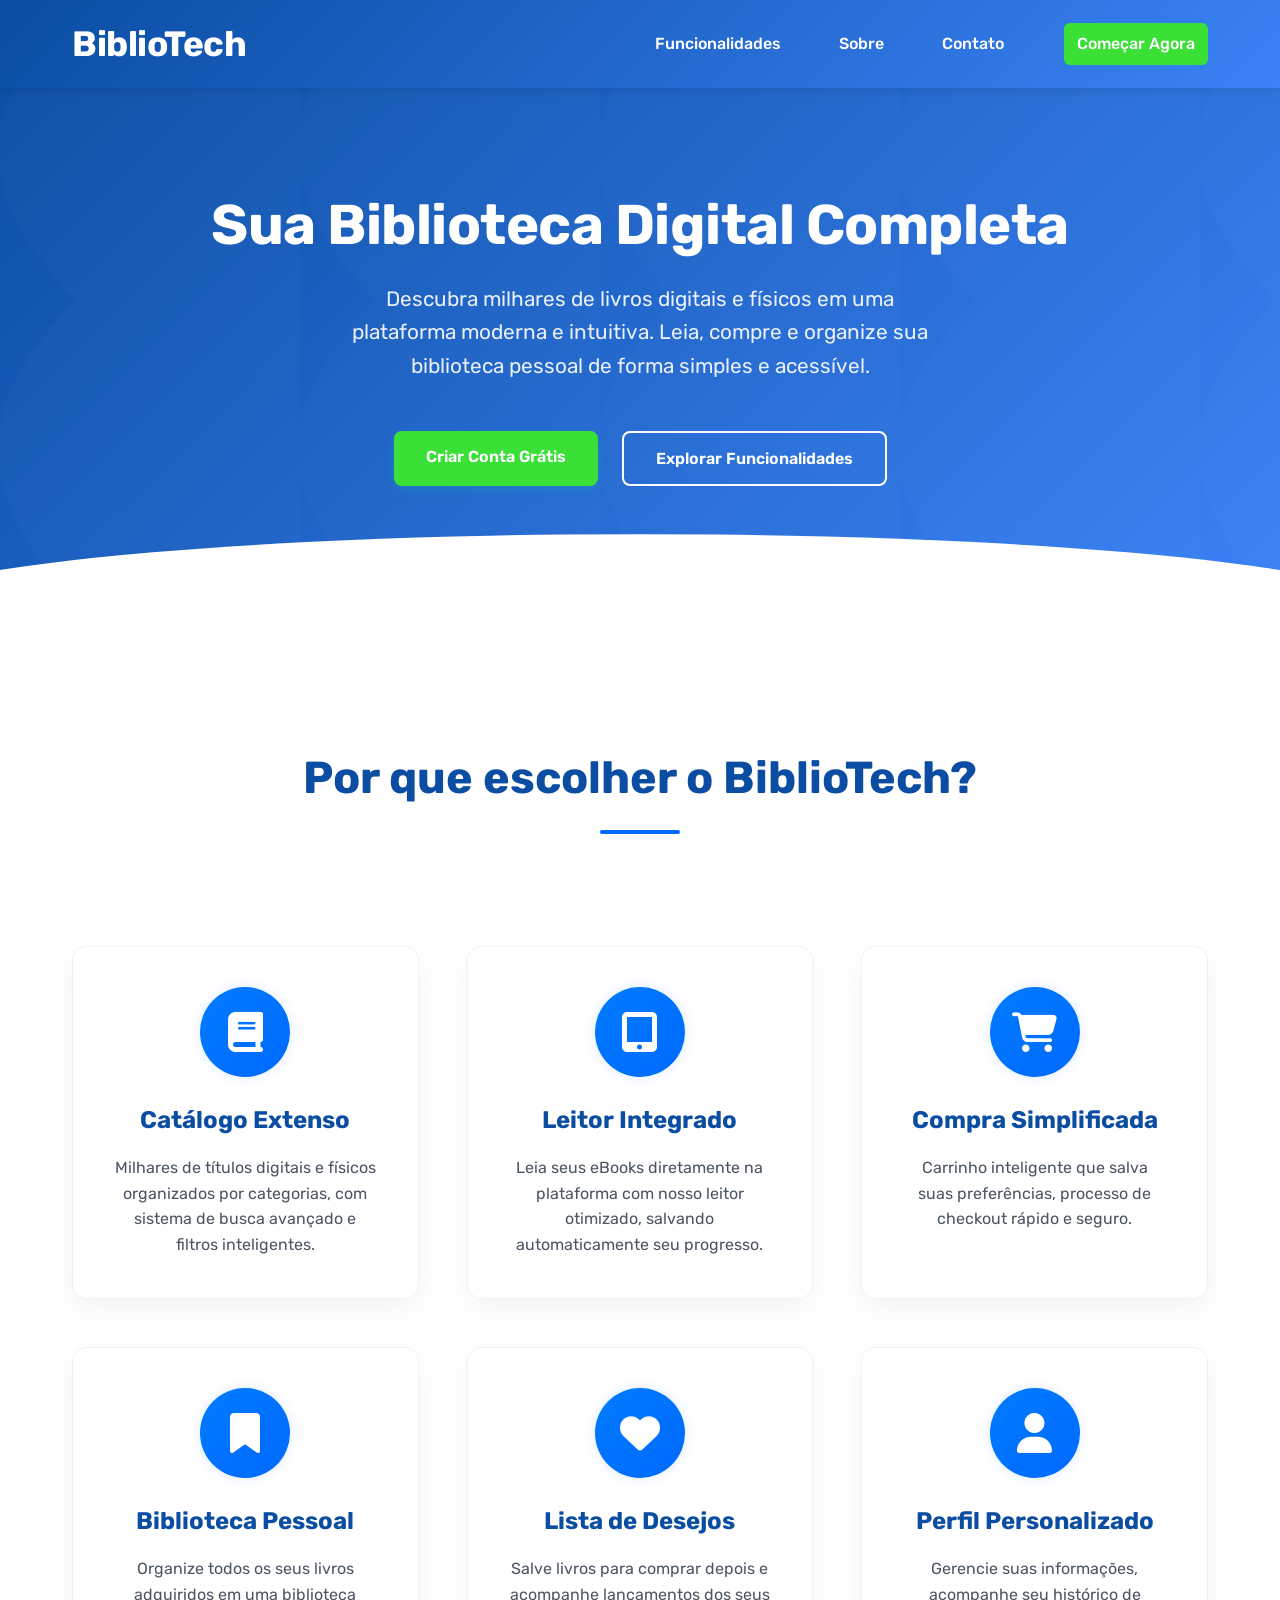
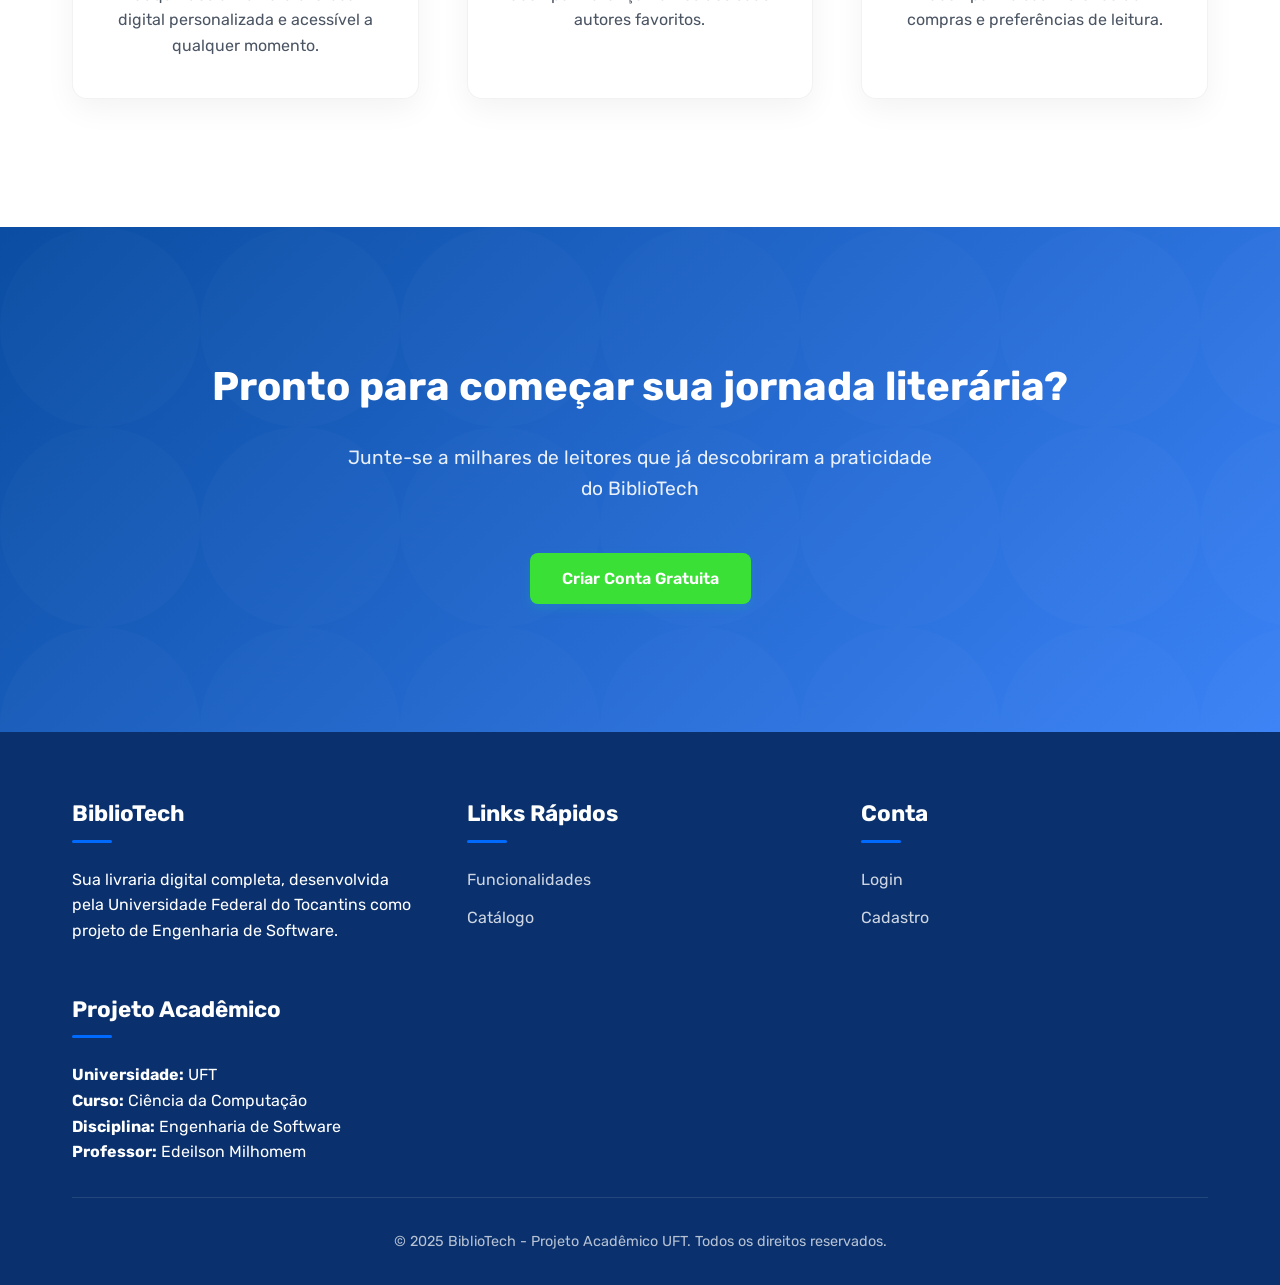
==== index.html @ 857dcb4f "fix: landing page" ====
<!DOCTYPE html>
<html lang="pt-br">
  <head>
    <meta charset="UTF-8" />
    <meta name="viewport" content="width=device-width, initial-scale=1.0" />
    <title>BiblioTech - Sua Livraria Digital</title>
    <link
      href="https://fonts.googleapis.com/css2?family=Rubik:wght@300;400;500;600;700&display=swap"
      rel="stylesheet"
    />
    <link
      rel="stylesheet"
      href="https://cdnjs.cloudflare.com/ajax/libs/font-awesome/6.1.1/css/all.min.css"
    />
    <link rel="stylesheet" href="style.css" />
  </head>
  <body>
    <!-- Header -->
    <header class="header">
      <nav class="nav container">
        <a href="home.html" class="logo">BiblioTech</a>
        <ul class="nav-links">
          <li><a href="#funcionalidades">Funcionalidades</a></li>
          <li><a href="#sobre">Sobre</a></li>
          <li><a href="#contato">Contato</a></li>
          <li><a href="home.html" class="btn-primary">Começar Agora</a></li>
        </ul>
      </nav>
    </header>

    <!-- Hero Section -->
    <section class="hero">
      <div class="container">
        <div class="hero-content">
          <h1>Sua Biblioteca Digital Completa</h1>
          <p>
            Descubra milhares de livros digitais e físicos em uma plataforma
            moderna e intuitiva. Leia, compre e organize sua biblioteca pessoal
            de forma simples e acessível.
          </p>
          <div class="hero-buttons">
            <a
              href="cadastro-usuario.html"
              class="btn-primary"
              onclick="handleCadastro(this)"
              >Criar Conta Grátis</a
            >
            <a href="#funcionalidades" class="btn-secondary"
              >Explorar Funcionalidades</a
            >
          </div>
        </div>
      </div>
    </section>

    <!-- Features Section -->
    <section class="features" id="funcionalidades">
      <div class="container">
        <h2>Por que escolher o BiblioTech?</h2>
        <div class="features-grid">
          <div class="feature-card">
            <div class="feature-icon">
              <i class="fas fa-book"></i>
            </div>
            <h3>Catálogo Extenso</h3>
            <p>
              Milhares de títulos digitais e físicos organizados por categorias,
              com sistema de busca avançado e filtros inteligentes.
            </p>
          </div>
          <div class="feature-card">
            <div class="feature-icon">
              <i class="fas fa-tablet-alt"></i>
            </div>
            <h3>Leitor Integrado</h3>
            <p>
              Leia seus eBooks diretamente na plataforma com nosso leitor
              otimizado, salvando automaticamente seu progresso.
            </p>
          </div>
          <div class="feature-card">
            <div class="feature-icon">
              <i class="fas fa-shopping-cart"></i>
            </div>
            <h3>Compra Simplificada</h3>
            <p>
              Carrinho inteligente que salva suas preferências, processo de
              checkout rápido e seguro.
            </p>
          </div>
          <div class="feature-card">
            <div class="feature-icon">
              <i class="fas fa-bookmark"></i>
            </div>
            <h3>Biblioteca Pessoal</h3>
            <p>
              Organize todos os seus livros adquiridos em uma biblioteca digital
              personalizada e acessível a qualquer momento.
            </p>
          </div>
          <div class="feature-card">
            <div class="feature-icon">
              <i class="fas fa-heart"></i>
            </div>
            <h3>Lista de Desejos</h3>
            <p>
              Salve livros para comprar depois e acompanhe lançamentos dos seus
              autores favoritos.
            </p>
          </div>
          <div class="feature-card">
            <div class="feature-icon">
              <i class="fas fa-user"></i>
            </div>
            <h3>Perfil Personalizado</h3>
            <p>
              Gerencie suas informações, acompanhe seu histórico de compras e
              preferências de leitura.
            </p>
          </div>
        </div>
      </div>
    </section>

    <!-- CTA Section -->
    <section class="cta">
      <div class="container">
        <h2>Pronto para começar sua jornada literária?</h2>
        <p>
          Junte-se a milhares de leitores que já descobriram a praticidade do
          BiblioTech
        </p>
        <a
          href="cadastro-usuario.html"
          class="btn-primary"
          onclick="handleCadastro(this)"
          >Criar Conta Gratuita</a
        >
      </div>
    </section>

    <!-- Footer -->
    <footer class="footer" id="contato">
      <div class="container">
        <div class="footer-content">
          <div class="footer-section">
            <h3>BiblioTech</h3>
            <p>
              Sua livraria digital completa, desenvolvida pela Universidade
              Federal do Tocantins como projeto de Engenharia de Software.
            </p>
          </div>
          <div class="footer-section">
            <h3>Links Rápidos</h3>
            <ul>
              <li><a href="#funcionalidades">Funcionalidades</a></li>
              <li><a href="home.html">Catálogo</a></li>
            </ul>
          </div>
          <div class="footer-section">
            <h3>Conta</h3>
            <ul>
              <li><a href="login.html">Login</a></li>
              <li><a href="cadastro-usuario.html">Cadastro</a></li>
            </ul>
          </div>
          <div class="footer-section" id="sobre">
            <h3>Projeto Acadêmico</h3>
            <p><strong>Universidade:</strong> UFT</p>
            <p><strong>Curso:</strong> Ciência da Computação</p>
            <p><strong>Disciplina:</strong> Engenharia de Software</p>
            <p><strong>Professor:</strong> Edeilson Milhomem</p>
          </div>
        </div>
        <div class="footer-bottom">
          <p>
            &copy; 2025 BiblioTech - Projeto Acadêmico UFT. Todos os direitos
            reservados.
          </p>
        </div>
      </div>
    </footer>

    <script src="script.js"></script>
  </body>
</html>
---- style.css ----
/* Biblioteca Digital - Landing Page Styles */

/* Variáveis de Cores - Paleta Azul */
:root {
    --primary: #0a4da2;           /* Azul escuro */
    --primary-light: #3b82f6;     /* Azul médio */
    --primary-dark: #0a316d;      /* Azul muito escuro */
    --secondary: #006aff;         /* Azul claro */
    --secondary-light: #007bff;   /* Azul muito claro */
    --secondary-dark: #0077b6;    /* Azul médio escuro */
    --accent: #3be036;            /* Azul esverdeado */
    --accent-light: #22d3ee;      /* Azul esverdeado claro */
    --accent-dark: #0e7490;       /* Azul esverdeado escuro */
    --background: #f3f4f6;        /* Cinza muito claro */
    --background-alt: #ffffff;    /* Branco */
    --text-dark: #1f2937;         /* Cinza escuro */
    --text-medium: #4b5563;       /* Cinza médio */
    --text-light: #9ca3af;        /* Cinza claro */
}

/* Estilos Base */
* {
    margin: 0;
    padding: 0;
    box-sizing: border-box;
}

body {
    font-family: 'Rubik', sans-serif;
    line-height: 1.6;
    color: var(--text-dark);
    background-color: var(--background);
}

.container {
    max-width: 1200px;
    margin: 0 auto;
    padding: 0 2rem;
}

/* Botões */
.btn-primary {
    background: var(--accent);
    color: white;
    padding: 0.8rem 2rem;
    border: none;
    border-radius: 8px;
    font-weight: 600;
    text-decoration: none;
    transition: all 0.3s ease;
    cursor: pointer;
    box-shadow: 0 4px 6px rgba(22, 163, 184, 0.1);
    display: inline-block;
}

.btn-primary:hover {
    background: var(--accent-dark);
    transform: translateY(-2px);
    box-shadow: 0 6px 12px rgba(22, 163, 184, 0.2);
}

.btn-secondary {
    background: transparent;
    color: var(--primary);
    border: 2px solid var(--primary);
    padding: 0.8rem 2rem;
    border-radius: 8px;
    font-weight: 600;
    text-decoration: none;
    transition: all 0.3s ease;
    cursor: pointer;
    display: inline-block;
}

.btn-secondary:hover {
    background: var(--primary);
    color: white;
    transform: translateY(-2px);
    box-shadow: 0 4px 8px rgba(74, 71, 163, 0.2);
}

/* Header */
.header {
    background: var(--primary);
    background: linear-gradient(135deg, var(--primary) 0%, var(--primary-light) 100%);
    color: white;
    padding: 1rem 0;
    position: fixed;
    top: 0;
    width: 100%;
    z-index: 1000;
    box-shadow: 0 2px 10px rgba(0, 0, 0, 0.1);
}

.nav {
    display: flex;
    justify-content: space-between;
    align-items: center;
}

.logo {
    font-size: 2.2rem;
    font-weight: 700;
    text-decoration: none;
    color: white;
    letter-spacing: -0.5px;
}

.nav-links {
    display: flex;
    list-style: none;
    gap: 2rem;
    align-items: center;
}

.nav-links a {
    color: white;
    text-decoration: none;
    font-weight: 500;
    transition: all 0.3s ease;
    padding: 0.5rem 0.8rem;
    border-radius: 6px;
}

.nav-links a:hover {
    background: rgba(255, 255, 255, 0.15);
}

.nav-links .btn-primary {
    margin-left: 1rem;
}

/* Hero Section */
.hero {
    background: linear-gradient(135deg, var(--primary) 0%, var(--primary-light) 100%);
    color: white;
    padding: 12rem 0 8rem;
    text-align: center;
    position: relative;
    overflow: hidden;
}

.hero::before {
    content: '';
    position: absolute;
    top: 0;
    left: 0;
    right: 0;
    bottom: 0;
    background-image: url('data:image/svg+xml;utf8,<svg width="100" height="100" viewBox="0 0 100 100" xmlns="http://www.w3.org/2000/svg"><path fill="rgba(255,255,255,0.05)" d="M25.14 0C-9.2 36.34-9.2 63.66 25.14 100c68.69 0 42.34 0 74.86 0C134.2 63.66 134.2 36.34 100 0c-32.52 0-6.17 0-74.86 0z"/></svg>');
    background-size: 300px;
    opacity: 0.3;
    z-index: 0;
}

.hero-content {
    position: relative;
    z-index: 2;
}

.hero h1 {
    font-size: 3.5rem;
    font-weight: 700;
    margin-bottom: 1.5rem;
    letter-spacing: -0.5px;
    line-height: 1.2;
}

.hero p {
    font-size: 1.3rem;
    margin-bottom: 3rem;
    opacity: 0.9;
    max-width: 600px;
    margin-left: auto;
    margin-right: auto;
}

.hero-buttons {
    display: flex;
    gap: 1.5rem;
    justify-content: center;
    flex-wrap: wrap;
}

.hero-buttons .btn-primary {
    background: var(--accent);
    box-shadow: 0 4px 10px rgba(22, 163, 184, 0.3);
}

.hero-buttons .btn-primary:hover {
    background: var(--accent-dark);
    box-shadow: 0 6px 14px rgba(22, 163, 184, 0.4);
}

.hero-buttons .btn-secondary {
    border-color: white;
    color: white;
}

.hero-buttons .btn-secondary:hover {
    background: rgba(255, 255, 255, 0.2);
    color: white;
}

/* Features Section */
.features {
    padding: 8rem 0;
    background: var(--background-alt);
    position: relative;
}

.features::before {
    content: '';
    position: absolute;
    top: -80px;
    left: 0;
    width: 100%;
    height: 80px;
    background: var(--background-alt);
    clip-path: ellipse(60% 80px at 50% 80px);
}

.features h2 {
    text-align: center;
    font-size: 2.8rem;
    margin-bottom: 3rem;
    color: var(--primary);
    position: relative;
    display: inline-block;
    left: 50%;
    transform: translateX(-50%);
}

.features h2::after {
    content: '';
    display: block;
    width: 80px;
    height: 4px;
    background: var(--secondary);
    margin: 1rem auto 0;
    border-radius: 2px;
}

.features-grid {
    display: grid;
    grid-template-columns: repeat(auto-fit, minmax(300px, 1fr));
    gap: 3rem;
    margin-top: 4rem;
}

.feature-card {
    text-align: center;
    padding: 2.5rem;
    border-radius: 15px;
    background: white;
    box-shadow: 0 10px 30px rgba(0, 0, 0, 0.05);
    transition: all 0.3s ease;
    border: 1px solid rgba(0, 0, 0, 0.05);
    opacity: 0;
    transform: translateY(30px);
}

.feature-card.animate {
    opacity: 1;
    transform: translateY(0);
}

.feature-card:hover {
    transform: translateY(-10px);
    box-shadow: 0 15px 35px rgba(0, 0, 0, 0.1);
    border-color: rgba(0, 160, 240, 0.2);
}

.feature-card:nth-child(1) { transition-delay: 0.1s; }
.feature-card:nth-child(2) { transition-delay: 0.2s; }
.feature-card:nth-child(3) { transition-delay: 0.3s; }
.feature-card:nth-child(4) { transition-delay: 0.4s; }
.feature-card:nth-child(5) { transition-delay: 0.5s; }
.feature-card:nth-child(6) { transition-delay: 0.6s; }

.feature-icon {
    width: 90px;
    height: 90px;
    background: linear-gradient(135deg, var(--secondary-light), var(--secondary));
    border-radius: 50%;
    display: flex;
    align-items: center;
    justify-content: center;
    margin: 0 auto 1.5rem;
    font-size: 2.5rem;
    position: relative;
    z-index: 1;
    color: white;
}

.feature-icon::after {
    content: '';
    position: absolute;
    width: 100%;
    height: 100%;
    background: inherit;
    border-radius: 50%;
    z-index: -1;
    opacity: 0.4;
    filter: blur(10px);
    transform: scale(0.85);
}

.feature-card h3 {
    font-size: 1.5rem;
    margin-bottom: 1rem;
    color: var(--primary);
}

.feature-card p {
    color: var(--text-medium);
    line-height: 1.6;
}

/* CTA Section */
.cta {
    background: linear-gradient(135deg, var(--primary) 0%, var(--primary-light) 100%);    color: white;
    padding: 8rem 0;
    text-align: center;
    position: relative;
    overflow: hidden;
}

.cta::before {
    content: '';
    position: absolute;
    top: 0;
    left: 0;
    width: 100%;
    height: 100%;
    background-image: url('data:image/svg+xml;utf8,<svg width="200" height="200" viewBox="0 0 100 100" xmlns="http://www.w3.org/2000/svg"><path fill="rgba(255,255,255,0.05)" d="M0 50 A50 50 0 0 1 100 50 A50 50 0 0 1 0 50 Z"/></svg>');
    background-size: 200px;
    opacity: 0.3;
}

.cta h2 {
    font-size: 2.5rem;
    margin-bottom: 1.5rem;
    position: relative;
}

.cta p {
    font-size: 1.2rem;
    margin-bottom: 3rem;
    opacity: 0.9;
    max-width: 600px;
    margin-left: auto;
    margin-right: auto;
    position: relative;
}

.cta .btn-primary {
    background: var(--accent);
    box-shadow: 0 4px 10px rgba(22, 163, 184, 0.3);
    position: relative;
}

.cta .btn-primary:hover {
    background: var(--accent-dark);
    box-shadow: 0 6px 14px rgba(22, 163, 184, 0.4);
}

/* Footer */
.footer {
    background: var(--primary-dark);
    color: white;
    padding: 4rem 0 2rem;
}

.footer-content {
    display: grid;
    grid-template-columns: repeat(auto-fit, minmax(250px, 1fr));
    gap: 3rem;
    margin-bottom: 2rem;
}

.footer-section h3 {
    margin-bottom: 1.5rem;
    color: white;
    font-size: 1.4rem;
    position: relative;
    display: inline-block;
}

.footer-section h3::after {
    content: '';
    display: block;
    width: 40px;
    height: 3px;
    background: var(--secondary);
    margin-top: 0.5rem;
    border-radius: 1.5px;
}

.footer-section ul {
    list-style: none;
}

.footer-section ul li {
    margin-bottom: 0.8rem;
}

.footer-section a {
    color: rgba(255, 255, 255, 0.8);
    text-decoration: none;
    transition: all 0.3s ease;
    display: inline-block;
}

.footer-section a:hover {
    color: white;
    transform: translateX(5px);
}

.footer-bottom {
    text-align: center;
    padding-top: 2rem;
    border-top: 1px solid rgba(255, 255, 255, 0.1);
    color: rgba(255, 255, 255, 0.7);
    font-size: 0.9rem;
}

/* Loading Animation */
.loading-animation {
    display: inline-block;
    width: 20px;
    height: 20px;
    border: 3px solid rgba(255, 255, 255, 0.3);
    border-radius: 50%;
    border-top-color: white;
    animation: spin 1s infinite linear;
}

@keyframes spin {
    to {
        transform: rotate(360deg);
    }
}

/* Mobile Responsiveness */
@media (max-width: 768px) {
    .nav-links {
        display: none;
    }

    .hero h1 {
        font-size: 2.5rem;
    }

    .hero p {
        font-size: 1.1rem;
    }

    .hero-buttons {
        flex-direction: column;
        align-items: center;
    }

    .features h2 {
        font-size: 2.2rem;
    }

    .container {
        padding: 0 1rem;
    }
    
    .feature-card {
        padding: 2rem 1.5rem;
    }
}
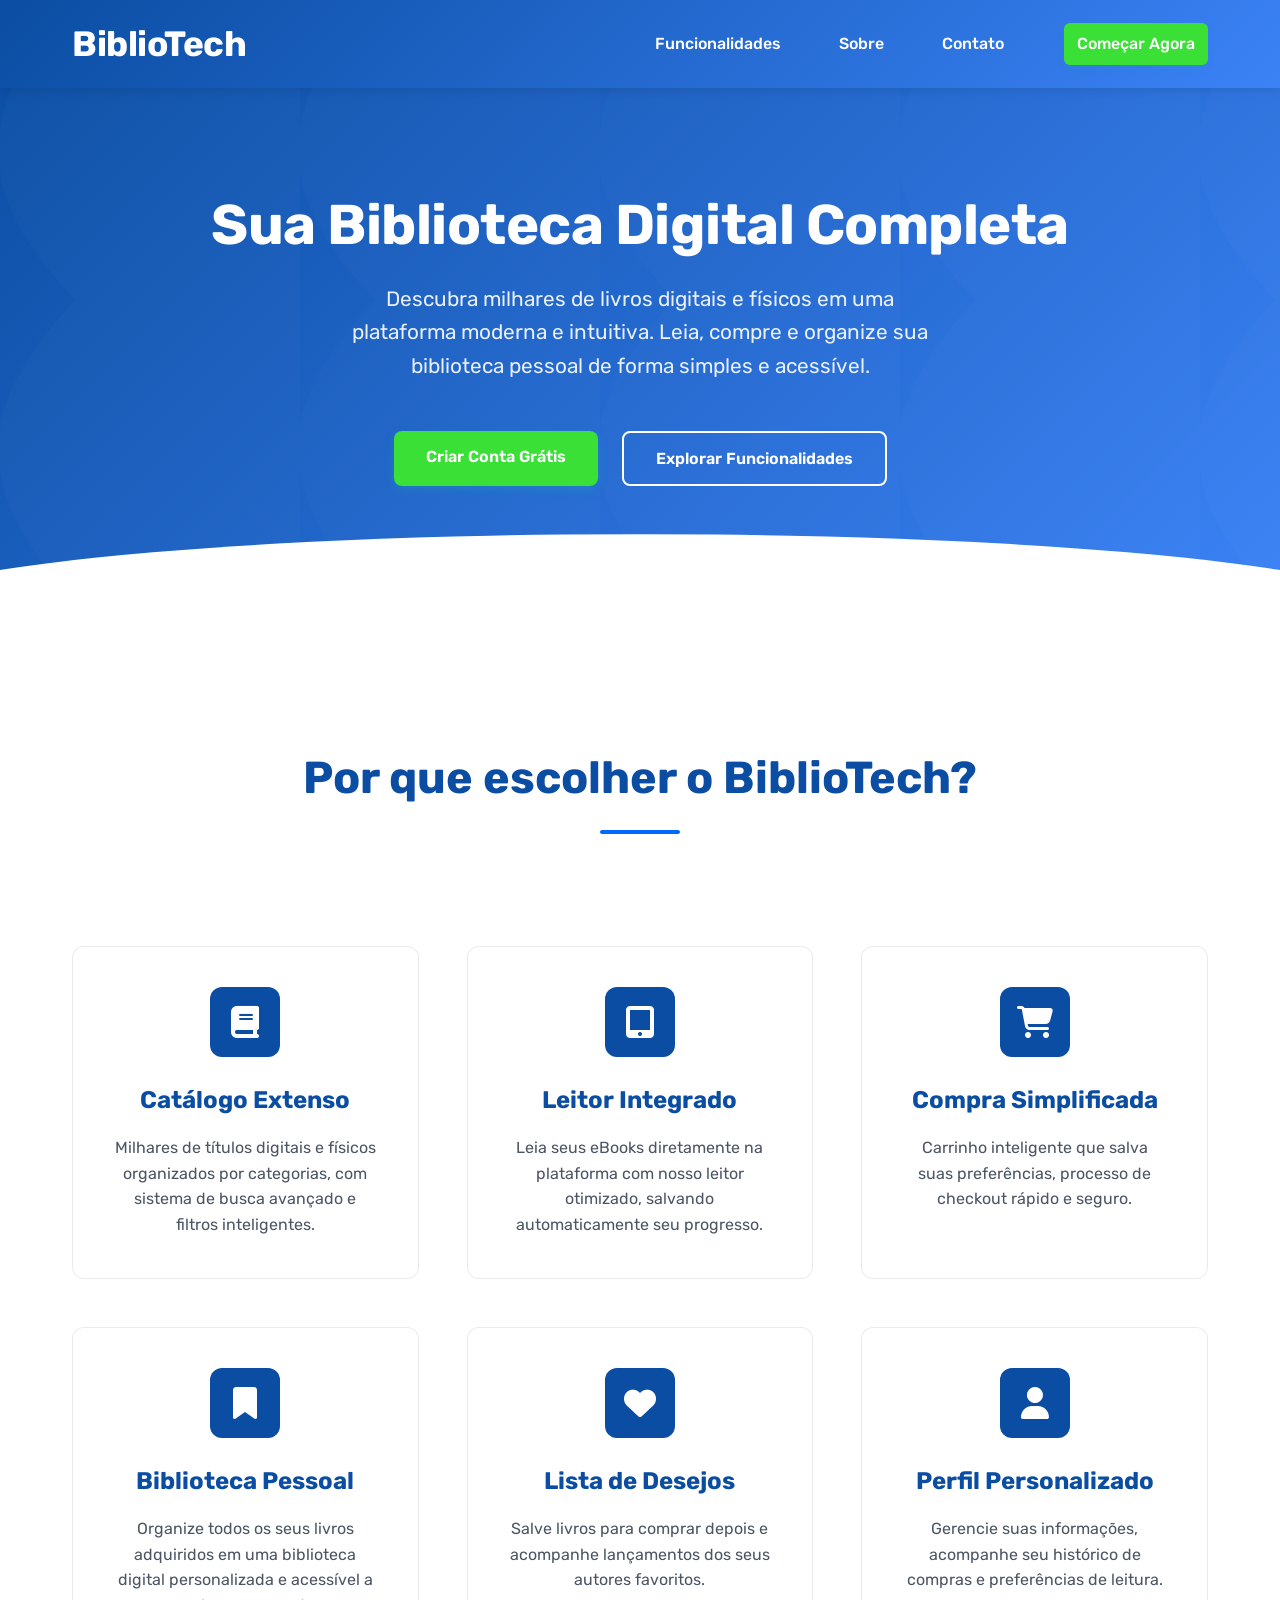
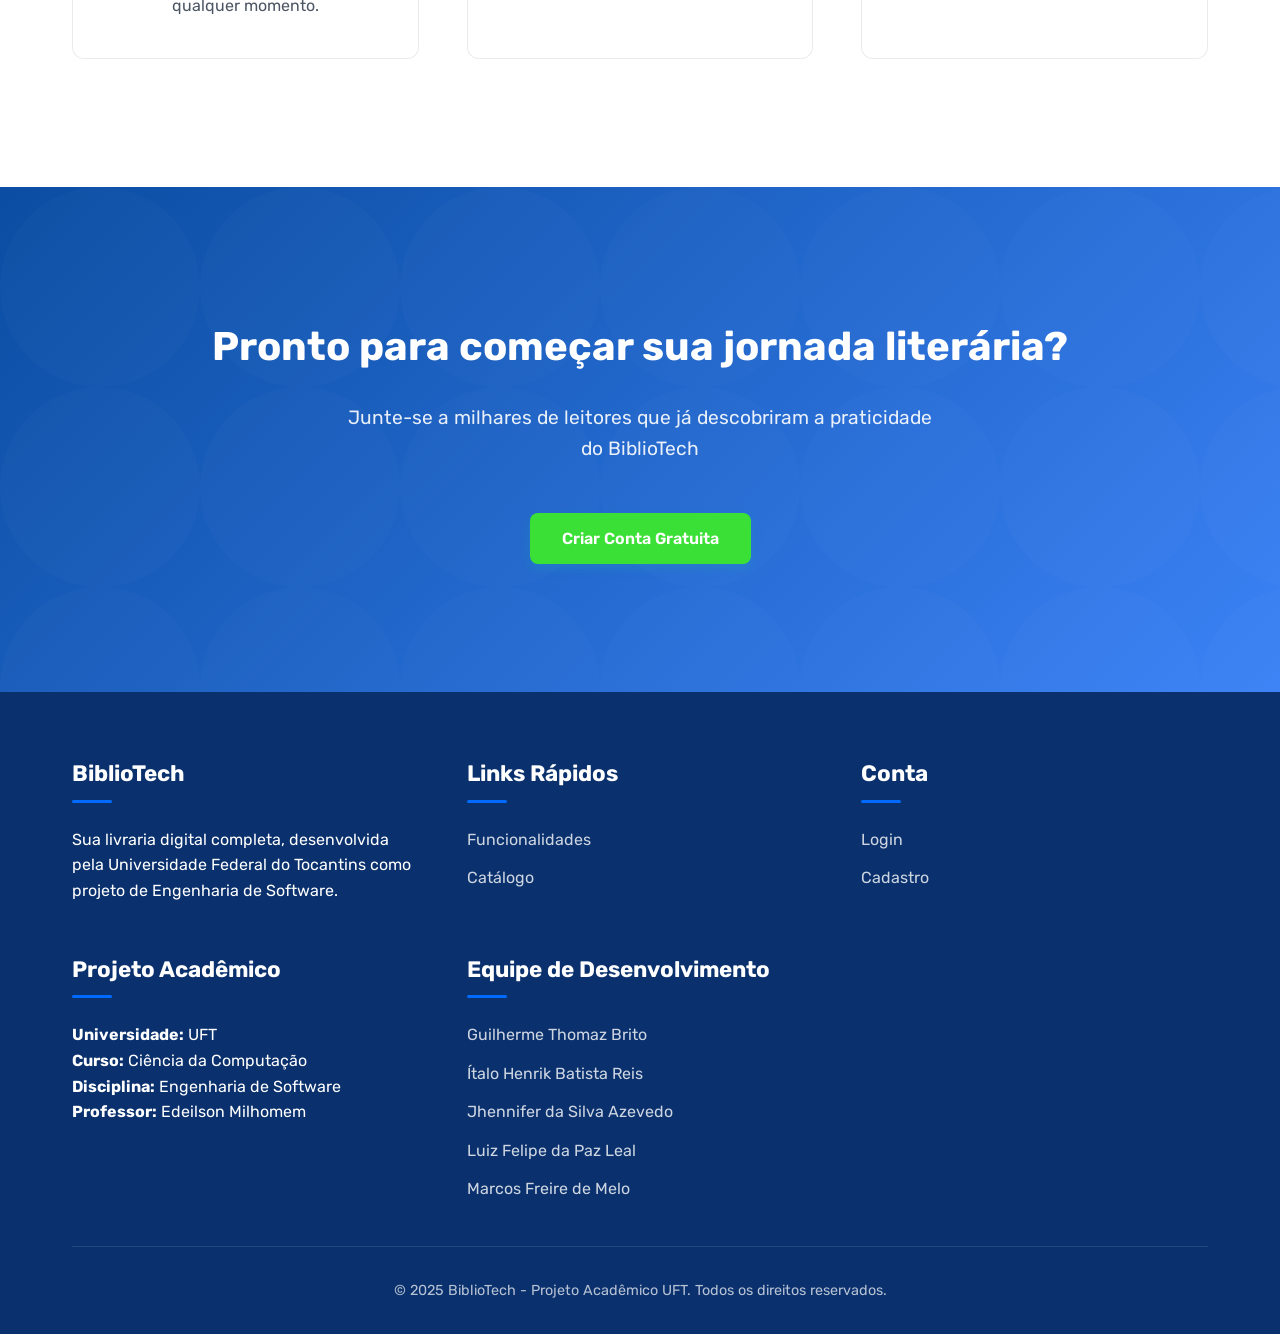
==== commit 0b29781f: "fix: arruma landing page" ====
--- a/index.html
+++ b/index.html
@@ -4,6 +4,7 @@
     <meta charset="UTF-8" />
     <meta name="viewport" content="width=device-width, initial-scale=1.0" />
     <title>BiblioTech - Sua Livraria Digital</title>
+    <link rel="icon" href="favicon.png" type="image/x-icon" />
     <link
       href="https://fonts.googleapis.com/css2?family=Rubik:wght@300;400;500;600;700&display=swap"
       rel="stylesheet"
@@ -18,12 +19,16 @@
     <!-- Header -->
     <header class="header">
       <nav class="nav container">
-        <a href="home.html" class="logo">BiblioTech</a>
+        <a href="https://biblioo.tech/home.html" class="logo">BiblioTech</a>
         <ul class="nav-links">
           <li><a href="#funcionalidades">Funcionalidades</a></li>
           <li><a href="#sobre">Sobre</a></li>
           <li><a href="#contato">Contato</a></li>
-          <li><a href="home.html" class="btn-primary">Começar Agora</a></li>
+          <li>
+            <a href="https://biblioo.tech/home.html" class="btn-primary"
+              >Começar Agora</a
+            >
+          </li>
         </ul>
       </nav>
     </header>
@@ -40,7 +45,7 @@
           </p>
           <div class="hero-buttons">
             <a
-              href="cadastro-usuario.html"
+              href="https://biblioo.tech/cadastro-usuario.html"
               class="btn-primary"
               onclick="handleCadastro(this)"
               >Criar Conta Grátis</a
@@ -131,7 +136,7 @@
           BiblioTech
         </p>
         <a
-          href="cadastro-usuario.html"
+          href="https://biblioo.tech/cadastro-usuario.html"
           class="btn-primary"
           onclick="handleCadastro(this)"
           >Criar Conta Gratuita</a
@@ -154,14 +159,18 @@
             <h3>Links Rápidos</h3>
             <ul>
               <li><a href="#funcionalidades">Funcionalidades</a></li>
-              <li><a href="home.html">Catálogo</a></li>
+              <li><a href="https://biblioo.tech/home.html">Catálogo</a></li>
             </ul>
           </div>
           <div class="footer-section">
             <h3>Conta</h3>
             <ul>
-              <li><a href="login.html">Login</a></li>
-              <li><a href="cadastro-usuario.html">Cadastro</a></li>
+              <li><a href="https://biblioo.tech/login.html">Login</a></li>
+              <li>
+                <a href="https://biblioo.tech/cadastro-usuario.html"
+                  >Cadastro</a
+                >
+              </li>
             </ul>
           </div>
           <div class="footer-section" id="sobre">
@@ -171,6 +180,35 @@
             <p><strong>Disciplina:</strong> Engenharia de Software</p>
             <p><strong>Professor:</strong> Edeilson Milhomem</p>
           </div>
+          <div class="footer-section">
+            <h3>Equipe de Desenvolvimento</h3>            <ul>
+              <li>
+                <a href="https://github.com/thomazllr" target="_blank" rel="noopener"
+                  >Guilherme Thomaz Brito</a
+                >
+              </li>
+              <li>
+                <a href="https://github.com/italohreis" target="_blank" rel="noopener"
+                  >Ítalo Henrik Batista Reis</a
+                >
+              </li>
+              <li>
+                <a href="https://github.com/jhenisushi" target="_blank" rel="noopener"
+                  >Jhennifer da Silva Azevedo</a
+                >
+              </li>
+              <li>
+                <a href="https://github.com/arkfx" target="_blank" rel="noopener"
+                  >Luiz Felipe da Paz Leal</a
+                >
+              </li>
+              <li>
+                <a href="https://github.com/MarcosFrMelo" target="_blank" rel="noopener"
+                  >Marcos Freire de Melo</a
+                >
+              </li>
+            </ul>
+          </div>
         </div>
         <div class="footer-bottom">
           <p>
--- a/style.css
+++ b/style.css
@@ -2,474 +2,453 @@
 
 /* Variáveis de Cores - Paleta Azul */
 :root {
-    --primary: #0a4da2;           /* Azul escuro */
-    --primary-light: #3b82f6;     /* Azul médio */
-    --primary-dark: #0a316d;      /* Azul muito escuro */
-    --secondary: #006aff;         /* Azul claro */
-    --secondary-light: #007bff;   /* Azul muito claro */
-    --secondary-dark: #0077b6;    /* Azul médio escuro */
-    --accent: #3be036;            /* Azul esverdeado */
-    --accent-light: #22d3ee;      /* Azul esverdeado claro */
-    --accent-dark: #0e7490;       /* Azul esverdeado escuro */
-    --background: #f3f4f6;        /* Cinza muito claro */
-    --background-alt: #ffffff;    /* Branco */
-    --text-dark: #1f2937;         /* Cinza escuro */
-    --text-medium: #4b5563;       /* Cinza médio */
-    --text-light: #9ca3af;        /* Cinza claro */
+  --primary: #0a4da2; /* Azul escuro */
+  --primary-light: #3b82f6; /* Azul médio */
+  --primary-dark: #0a316d; /* Azul muito escuro */
+  --secondary: #006aff; /* Azul claro */
+  --secondary-light: #007bff; /* Azul muito claro */
+  --secondary-dark: #0077b6; /* Azul médio escuro */
+  --accent: #3be036; /* Azul esverdeado */
+  --accent-light: #22d3ee; /* Azul esverdeado claro */
+  --accent-dark: #1c8b18; /* Azul esverdeado escuro */
+  --background: #f3f4f6; /* Cinza muito claro */
+  --background-alt: #ffffff; /* Branco */
+  --text-dark: #1f2937; /* Cinza escuro */
+  --text-medium: #4b5563; /* Cinza médio */
+  --text-light: #9ca3af; /* Cinza claro */
 }
 
 /* Estilos Base */
 * {
-    margin: 0;
-    padding: 0;
-    box-sizing: border-box;
+  margin: 0;
+  padding: 0;
+  box-sizing: border-box;
 }
 
 body {
-    font-family: 'Rubik', sans-serif;
-    line-height: 1.6;
-    color: var(--text-dark);
-    background-color: var(--background);
+  font-family: "Rubik", sans-serif;
+  line-height: 1.6;
+  color: var(--text-dark);
+  background-color: var(--background);
 }
 
 .container {
-    max-width: 1200px;
-    margin: 0 auto;
-    padding: 0 2rem;
+  max-width: 1200px;
+  margin: 0 auto;
+  padding: 0 2rem;
 }
 
 /* Botões */
 .btn-primary {
-    background: var(--accent);
-    color: white;
-    padding: 0.8rem 2rem;
-    border: none;
-    border-radius: 8px;
-    font-weight: 600;
-    text-decoration: none;
-    transition: all 0.3s ease;
-    cursor: pointer;
-    box-shadow: 0 4px 6px rgba(22, 163, 184, 0.1);
-    display: inline-block;
+  background: var(--accent);
+  color: white;
+  padding: 0.8rem 2rem;
+  border: none;
+  border-radius: 8px;
+  font-weight: 600;
+  text-decoration: none;
+  transition: all 0.3s ease;
+  cursor: pointer;
+  box-shadow: 0 4px 6px rgba(22, 163, 184, 0.1);
+  display: inline-block;
 }
 
 .btn-primary:hover {
-    background: var(--accent-dark);
-    transform: translateY(-2px);
-    box-shadow: 0 6px 12px rgba(22, 163, 184, 0.2);
+  background: var(--accent-dark);
+  transform: translateY(-2px);
 }
 
 .btn-secondary {
-    background: transparent;
-    color: var(--primary);
-    border: 2px solid var(--primary);
-    padding: 0.8rem 2rem;
-    border-radius: 8px;
-    font-weight: 600;
-    text-decoration: none;
-    transition: all 0.3s ease;
-    cursor: pointer;
-    display: inline-block;
+  background: transparent;
+  color: var(--primary);
+  border: 2px solid var(--primary);
+  padding: 0.8rem 2rem;
+  border-radius: 8px;
+  font-weight: 600;
+  text-decoration: none;
+  transition: all 0.3s ease;
+  cursor: pointer;
+  display: inline-block;
 }
 
 .btn-secondary:hover {
-    background: var(--primary);
-    color: white;
-    transform: translateY(-2px);
-    box-shadow: 0 4px 8px rgba(74, 71, 163, 0.2);
+  background: var(--primary);
+  color: white;
+  transform: translateY(-2px);
+  box-shadow: 0 4px 8px rgba(74, 71, 163, 0.2);
 }
 
 /* Header */
 .header {
-    background: var(--primary);
-    background: linear-gradient(135deg, var(--primary) 0%, var(--primary-light) 100%);
-    color: white;
-    padding: 1rem 0;
-    position: fixed;
-    top: 0;
-    width: 100%;
-    z-index: 1000;
-    box-shadow: 0 2px 10px rgba(0, 0, 0, 0.1);
+  background: var(--primary);
+  background: linear-gradient(
+    135deg,
+    var(--primary) 0%,
+    var(--primary-light) 100%
+  );
+  color: white;
+  padding: 1rem 0;
+  position: fixed;
+  top: 0;
+  width: 100%;
+  z-index: 1000;
+  box-shadow: 0 2px 10px rgba(0, 0, 0, 0.1);
 }
 
 .nav {
-    display: flex;
-    justify-content: space-between;
-    align-items: center;
+  display: flex;
+  justify-content: space-between;
+  align-items: center;
 }
 
 .logo {
-    font-size: 2.2rem;
-    font-weight: 700;
-    text-decoration: none;
-    color: white;
-    letter-spacing: -0.5px;
+  font-size: 2.2rem;
+  font-weight: 700;
+  text-decoration: none;
+  color: white;
+  letter-spacing: -0.5px;
 }
 
 .nav-links {
-    display: flex;
-    list-style: none;
-    gap: 2rem;
-    align-items: center;
+  display: flex;
+  list-style: none;
+  gap: 2rem;
+  align-items: center;
 }
 
 .nav-links a {
-    color: white;
-    text-decoration: none;
-    font-weight: 500;
-    transition: all 0.3s ease;
-    padding: 0.5rem 0.8rem;
-    border-radius: 6px;
+  color: white;
+  text-decoration: none;
+  font-weight: 500;
+  transition: all 0.3s ease;
+  padding: 0.5rem 0.8rem;
+  border-radius: 6px;
 }
 
 .nav-links a:hover {
-    background: rgba(255, 255, 255, 0.15);
+  background: rgba(255, 255, 255, 0.15);
 }
 
 .nav-links .btn-primary {
-    margin-left: 1rem;
+  margin-left: 1rem;
 }
 
 /* Hero Section */
 .hero {
-    background: linear-gradient(135deg, var(--primary) 0%, var(--primary-light) 100%);
-    color: white;
-    padding: 12rem 0 8rem;
-    text-align: center;
-    position: relative;
-    overflow: hidden;
+  background: linear-gradient(
+    135deg,
+    var(--primary) 0%,
+    var(--primary-light) 100%
+  );
+  color: white;
+  padding: 12rem 0 8rem;
+  text-align: center;
+  position: relative;
+  overflow: hidden;
 }
 
 .hero::before {
-    content: '';
-    position: absolute;
-    top: 0;
-    left: 0;
-    right: 0;
-    bottom: 0;
-    background-image: url('data:image/svg+xml;utf8,<svg width="100" height="100" viewBox="0 0 100 100" xmlns="http://www.w3.org/2000/svg"><path fill="rgba(255,255,255,0.05)" d="M25.14 0C-9.2 36.34-9.2 63.66 25.14 100c68.69 0 42.34 0 74.86 0C134.2 63.66 134.2 36.34 100 0c-32.52 0-6.17 0-74.86 0z"/></svg>');
-    background-size: 300px;
-    opacity: 0.3;
-    z-index: 0;
+  content: "";
+  position: absolute;
+  top: 0;
+  left: 0;
+  right: 0;
+  bottom: 0;
+  background-image: url('data:image/svg+xml;utf8,<svg width="100" height="100" viewBox="0 0 100 100" xmlns="http://www.w3.org/2000/svg"><path fill="rgba(255,255,255,0.05)" d="M25.14 0C-9.2 36.34-9.2 63.66 25.14 100c68.69 0 42.34 0 74.86 0C134.2 63.66 134.2 36.34 100 0c-32.52 0-6.17 0-74.86 0z"/></svg>');
+  background-size: 300px;
+  opacity: 0.3;
+  z-index: 0;
 }
 
 .hero-content {
-    position: relative;
-    z-index: 2;
+  position: relative;
+  z-index: 2;
 }
 
 .hero h1 {
-    font-size: 3.5rem;
-    font-weight: 700;
-    margin-bottom: 1.5rem;
-    letter-spacing: -0.5px;
-    line-height: 1.2;
+  font-size: 3.5rem;
+  font-weight: 700;
+  margin-bottom: 1.5rem;
+  letter-spacing: -0.5px;
+  line-height: 1.2;
 }
 
 .hero p {
-    font-size: 1.3rem;
-    margin-bottom: 3rem;
-    opacity: 0.9;
-    max-width: 600px;
-    margin-left: auto;
-    margin-right: auto;
+  font-size: 1.3rem;
+  margin-bottom: 3rem;
+  opacity: 0.9;
+  max-width: 600px;
+  margin-left: auto;
+  margin-right: auto;
 }
 
 .hero-buttons {
-    display: flex;
-    gap: 1.5rem;
-    justify-content: center;
-    flex-wrap: wrap;
+  display: flex;
+  gap: 1.5rem;
+  justify-content: center;
+  flex-wrap: wrap;
 }
 
 .hero-buttons .btn-primary {
-    background: var(--accent);
-    box-shadow: 0 4px 10px rgba(22, 163, 184, 0.3);
+  background: var(--accent);
+  box-shadow: 0 4px 10px rgba(22, 163, 184, 0.3);
 }
 
 .hero-buttons .btn-primary:hover {
-    background: var(--accent-dark);
-    box-shadow: 0 6px 14px rgba(22, 163, 184, 0.4);
+  background: var(--accent-dark);
+  box-shadow: 0 6px 14px rgba(22, 163, 184, 0.4);
 }
 
 .hero-buttons .btn-secondary {
-    border-color: white;
-    color: white;
+  border-color: white;
+  color: white;
 }
 
 .hero-buttons .btn-secondary:hover {
-    background: rgba(255, 255, 255, 0.2);
-    color: white;
+  background: rgba(255, 255, 255, 0.2);
+  color: white;
 }
 
 /* Features Section */
 .features {
-    padding: 8rem 0;
-    background: var(--background-alt);
-    position: relative;
+  padding: 8rem 0;
+  background: var(--background-alt);
+  position: relative;
 }
 
 .features::before {
-    content: '';
-    position: absolute;
-    top: -80px;
-    left: 0;
-    width: 100%;
-    height: 80px;
-    background: var(--background-alt);
-    clip-path: ellipse(60% 80px at 50% 80px);
+  content: "";
+  position: absolute;
+  top: -80px;
+  left: 0;
+  width: 100%;
+  height: 80px;
+  background: var(--background-alt);
+  clip-path: ellipse(60% 80px at 50% 80px);
 }
 
 .features h2 {
-    text-align: center;
-    font-size: 2.8rem;
-    margin-bottom: 3rem;
-    color: var(--primary);
-    position: relative;
-    display: inline-block;
-    left: 50%;
-    transform: translateX(-50%);
+  text-align: center;
+  font-size: 2.8rem;
+  margin-bottom: 3rem;
+  color: var(--primary);
+  position: relative;
+  display: inline-block;
+  left: 50%;
+  transform: translateX(-50%);
 }
 
 .features h2::after {
-    content: '';
-    display: block;
-    width: 80px;
-    height: 4px;
-    background: var(--secondary);
-    margin: 1rem auto 0;
-    border-radius: 2px;
+  content: "";
+  display: block;
+  width: 80px;
+  height: 4px;
+  background: var(--secondary);
+  margin: 1rem auto 0;
+  border-radius: 2px;
 }
 
 .features-grid {
-    display: grid;
-    grid-template-columns: repeat(auto-fit, minmax(300px, 1fr));
-    gap: 3rem;
-    margin-top: 4rem;
+  display: grid;
+  grid-template-columns: repeat(auto-fit, minmax(300px, 1fr));
+  gap: 3rem;
+  margin-top: 4rem;
 }
 
 .feature-card {
-    text-align: center;
-    padding: 2.5rem;
-    border-radius: 15px;
-    background: white;
-    box-shadow: 0 10px 30px rgba(0, 0, 0, 0.05);
-    transition: all 0.3s ease;
-    border: 1px solid rgba(0, 0, 0, 0.05);
-    opacity: 0;
-    transform: translateY(30px);
-}
-
-.feature-card.animate {
-    opacity: 1;
-    transform: translateY(0);
+  text-align: center;
+  padding: 2.5rem;
+  border-radius: 12px;
+  background: white;
+  border: 1px solid rgba(0, 0, 0, 0.08);
 }
 
 .feature-card:hover {
-    transform: translateY(-10px);
-    box-shadow: 0 15px 35px rgba(0, 0, 0, 0.1);
-    border-color: rgba(0, 160, 240, 0.2);
-}
-
-.feature-card:nth-child(1) { transition-delay: 0.1s; }
-.feature-card:nth-child(2) { transition-delay: 0.2s; }
-.feature-card:nth-child(3) { transition-delay: 0.3s; }
-.feature-card:nth-child(4) { transition-delay: 0.4s; }
-.feature-card:nth-child(5) { transition-delay: 0.5s; }
-.feature-card:nth-child(6) { transition-delay: 0.6s; }
+  border-color: var(--primary-light);
+}
 
 .feature-icon {
-    width: 90px;
-    height: 90px;
-    background: linear-gradient(135deg, var(--secondary-light), var(--secondary));
-    border-radius: 50%;
-    display: flex;
-    align-items: center;
-    justify-content: center;
-    margin: 0 auto 1.5rem;
-    font-size: 2.5rem;
-    position: relative;
-    z-index: 1;
-    color: white;
-}
-
-.feature-icon::after {
-    content: '';
-    position: absolute;
-    width: 100%;
-    height: 100%;
-    background: inherit;
-    border-radius: 50%;
-    z-index: -1;
-    opacity: 0.4;
-    filter: blur(10px);
-    transform: scale(0.85);
+  width: 70px;
+  height: 70px;
+  background: var(--primary);
+  border-radius: 12px;
+  display: flex;
+  align-items: center;
+  justify-content: center;
+  margin: 0 auto 1.5rem;
+  font-size: 2rem;
+  color: white;
 }
 
 .feature-card h3 {
-    font-size: 1.5rem;
-    margin-bottom: 1rem;
-    color: var(--primary);
+  font-size: 1.5rem;
+  margin-bottom: 1rem;
+  color: var(--primary);
 }
 
 .feature-card p {
-    color: var(--text-medium);
-    line-height: 1.6;
+  color: var(--text-medium);
+  line-height: 1.6;
 }
 
 /* CTA Section */
 .cta {
-    background: linear-gradient(135deg, var(--primary) 0%, var(--primary-light) 100%);    color: white;
-    padding: 8rem 0;
-    text-align: center;
-    position: relative;
-    overflow: hidden;
+  background: linear-gradient(
+    135deg,
+    var(--primary) 0%,
+    var(--primary-light) 100%
+  );
+  color: white;
+  padding: 8rem 0;
+  text-align: center;
+  position: relative;
+  overflow: hidden;
 }
 
 .cta::before {
-    content: '';
-    position: absolute;
-    top: 0;
-    left: 0;
-    width: 100%;
-    height: 100%;
-    background-image: url('data:image/svg+xml;utf8,<svg width="200" height="200" viewBox="0 0 100 100" xmlns="http://www.w3.org/2000/svg"><path fill="rgba(255,255,255,0.05)" d="M0 50 A50 50 0 0 1 100 50 A50 50 0 0 1 0 50 Z"/></svg>');
-    background-size: 200px;
-    opacity: 0.3;
+  content: "";
+  position: absolute;
+  top: 0;
+  left: 0;
+  width: 100%;
+  height: 100%;
+  background-image: url('data:image/svg+xml;utf8,<svg width="200" height="200" viewBox="0 0 100 100" xmlns="http://www.w3.org/2000/svg"><path fill="rgba(255,255,255,0.05)" d="M0 50 A50 50 0 0 1 100 50 A50 50 0 0 1 0 50 Z"/></svg>');
+  background-size: 200px;
+  opacity: 0.3;
 }
 
 .cta h2 {
-    font-size: 2.5rem;
-    margin-bottom: 1.5rem;
-    position: relative;
+  font-size: 2.5rem;
+  margin-bottom: 1.5rem;
+  position: relative;
 }
 
 .cta p {
-    font-size: 1.2rem;
-    margin-bottom: 3rem;
-    opacity: 0.9;
-    max-width: 600px;
-    margin-left: auto;
-    margin-right: auto;
-    position: relative;
+  font-size: 1.2rem;
+  margin-bottom: 3rem;
+  opacity: 0.9;
+  max-width: 600px;
+  margin-left: auto;
+  margin-right: auto;
+  position: relative;
 }
 
 .cta .btn-primary {
-    background: var(--accent);
-    box-shadow: 0 4px 10px rgba(22, 163, 184, 0.3);
-    position: relative;
+  background: var(--accent);
+  box-shadow: 0 4px 10px rgba(22, 163, 184, 0.3);
+  position: relative;
 }
 
 .cta .btn-primary:hover {
-    background: var(--accent-dark);
-    box-shadow: 0 6px 14px rgba(22, 163, 184, 0.4);
+  background: var(--accent-dark);
+  box-shadow: 0 6px 14px rgba(22, 163, 184, 0.4);
 }
 
 /* Footer */
 .footer {
-    background: var(--primary-dark);
-    color: white;
-    padding: 4rem 0 2rem;
+  background: var(--primary-dark);
+  color: white;
+  padding: 4rem 0 2rem;
 }
 
 .footer-content {
-    display: grid;
-    grid-template-columns: repeat(auto-fit, minmax(250px, 1fr));
-    gap: 3rem;
-    margin-bottom: 2rem;
+  display: grid;
+  grid-template-columns: repeat(auto-fit, minmax(250px, 1fr));
+  gap: 3rem;
+  margin-bottom: 2rem;
 }
 
 .footer-section h3 {
-    margin-bottom: 1.5rem;
-    color: white;
-    font-size: 1.4rem;
-    position: relative;
-    display: inline-block;
+  margin-bottom: 1.5rem;
+  color: white;
+  font-size: 1.4rem;
+  position: relative;
+  display: inline-block;
 }
 
 .footer-section h3::after {
-    content: '';
-    display: block;
-    width: 40px;
-    height: 3px;
-    background: var(--secondary);
-    margin-top: 0.5rem;
-    border-radius: 1.5px;
+  content: "";
+  display: block;
+  width: 40px;
+  height: 3px;
+  background: var(--secondary);
+  margin-top: 0.5rem;
+  border-radius: 1.5px;
 }
 
 .footer-section ul {
-    list-style: none;
+  list-style: none;
 }
 
 .footer-section ul li {
-    margin-bottom: 0.8rem;
+  margin-bottom: 0.8rem;
 }
 
 .footer-section a {
-    color: rgba(255, 255, 255, 0.8);
-    text-decoration: none;
-    transition: all 0.3s ease;
-    display: inline-block;
+  color: rgba(255, 255, 255, 0.8);
+  text-decoration: none;
+  transition: all 0.3s ease;
+  display: inline-block;
 }
 
 .footer-section a:hover {
-    color: white;
-    transform: translateX(5px);
+  color: white;
+  transform: translateX(5px);
 }
 
 .footer-bottom {
-    text-align: center;
-    padding-top: 2rem;
-    border-top: 1px solid rgba(255, 255, 255, 0.1);
-    color: rgba(255, 255, 255, 0.7);
-    font-size: 0.9rem;
+  text-align: center;
+  padding-top: 2rem;
+  border-top: 1px solid rgba(255, 255, 255, 0.1);
+  color: rgba(255, 255, 255, 0.7);
+  font-size: 0.9rem;
 }
 
 /* Loading Animation */
 .loading-animation {
-    display: inline-block;
-    width: 20px;
-    height: 20px;
-    border: 3px solid rgba(255, 255, 255, 0.3);
-    border-radius: 50%;
-    border-top-color: white;
-    animation: spin 1s infinite linear;
+  display: inline-block;
+  width: 20px;
+  height: 20px;
+  border: 3px solid rgba(255, 255, 255, 0.3);
+  border-radius: 50%;
+  border-top-color: white;
+  animation: spin 1s infinite linear;
 }
 
 @keyframes spin {
-    to {
-        transform: rotate(360deg);
-    }
+  to {
+    transform: rotate(360deg);
+  }
 }
 
 /* Mobile Responsiveness */
 @media (max-width: 768px) {
-    .nav-links {
-        display: none;
-    }
-
-    .hero h1 {
-        font-size: 2.5rem;
-    }
-
-    .hero p {
-        font-size: 1.1rem;
-    }
-
-    .hero-buttons {
-        flex-direction: column;
-        align-items: center;
-    }
-
-    .features h2 {
-        font-size: 2.2rem;
-    }
-
-    .container {
-        padding: 0 1rem;
-    }
-    
-    .feature-card {
-        padding: 2rem 1.5rem;
-    }
-}
+  .nav-links {
+    display: none;
+  }
+
+  .hero h1 {
+    font-size: 2.5rem;
+  }
+
+  .hero p {
+    font-size: 1.1rem;
+  }
+
+  .hero-buttons {
+    flex-direction: column;
+    align-items: center;
+  }
+
+  .features h2 {
+    font-size: 2.2rem;
+  }
+
+  .container {
+    padding: 0 1rem;
+  }
+
+  .feature-card {
+    padding: 2rem 1.5rem;
+  }
+}
